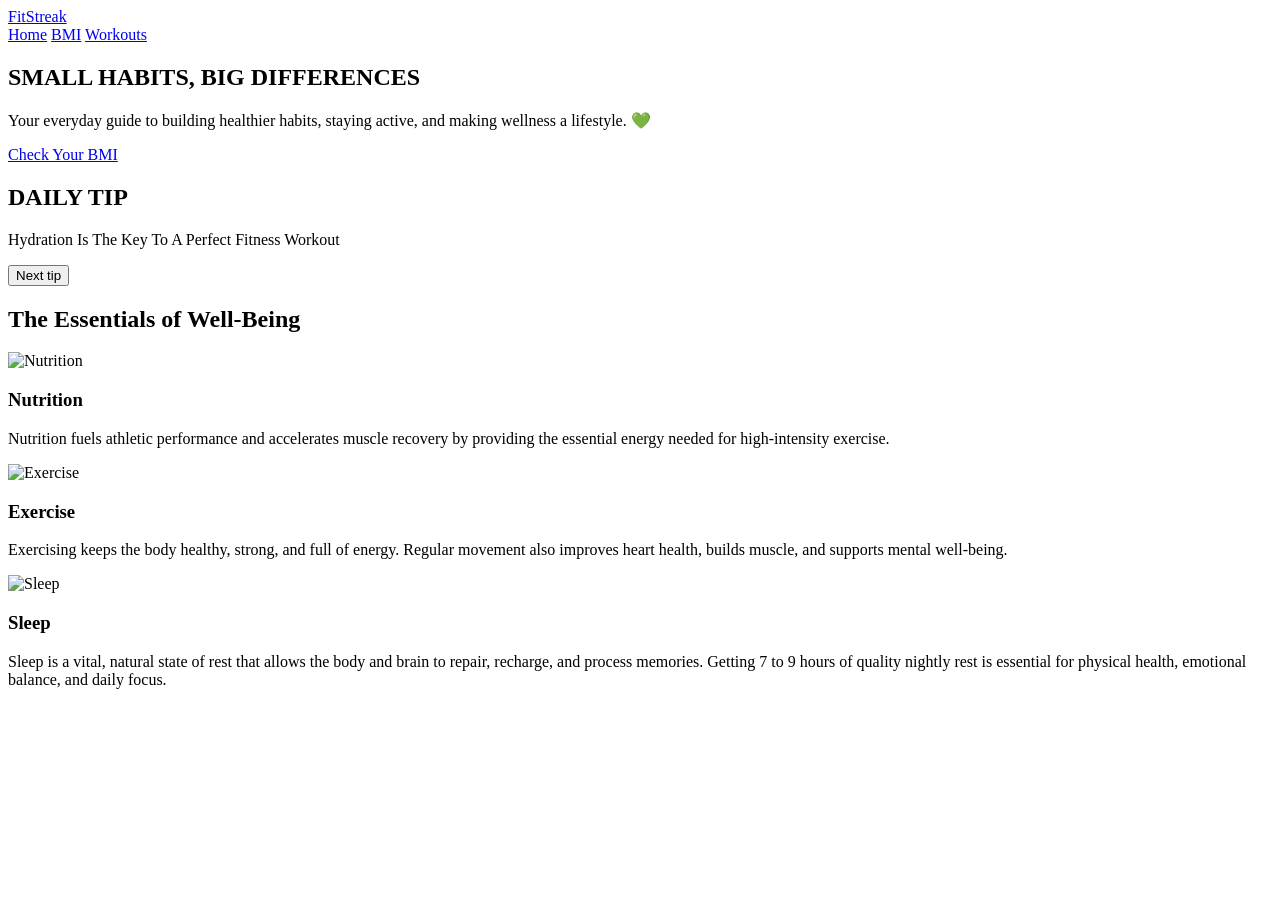
==== index.html @ 13f812bb "Add files via upload" ====
<!DOCTYPE html>
<html lang="en">
<head>
    <meta charset="UTF-8">
    <meta name="viewport" content="width=device-width, initial-scale=1.0">
    <title>FitStreak | Home</title>
    <link rel="stylesheet" href="style.css">
</head>
<body class="home">
    <header class="fit">
        <a href="index.html" class="logo">FitStreak</a>
        <nav>
            <a href="index.html" class="active">Home</a>
            <a href="bmi.html">BMI</a>
            <a href="workout.html">Workouts</a>
        </nav>
    </header>
 
    <main>
        <section class="hero">
            <h1>SMALL HABITS, BIG DIFFERENCES</h1>
            <p class="des">Your everyday guide to building healthier habits, staying active, and making wellness a lifestyle. 💚</p>
            <a href="bmi.html" class="btn">Check Your BMI</a>
        </section>
 
        <section class="tip-box">
            <h2>DAILY TIP</h2>
            <p class="tip" id="tiptext">Hydration Is The Key To A Perfect Fitness Workout</p>
            <button type="button" class="btn" id="tipbtn">Next tip</button>
        </section>
 
        <section class="essentials">
            <h2>The Essentials of Well-Being</h2>
            <div class="cards">
                <article class="card">
                    <img src="nutrition.jpg" alt="Nutrition">
                    <h3>Nutrition</h3>
                    <p>Nutrition fuels athletic performance and accelerates muscle recovery by
                        providing the essential energy needed for high-intensity exercise.</p>
                </article>
 
                <article class="card">
                    <img src="exercise.jpg" alt="Exercise">
                    <h3>Exercise</h3>
                    <p>Exercising keeps the body healthy, strong, and full of energy. Regular 
                        movement also improves heart health, builds muscle, and supports mental 
                        well-being.</p>
                </article>
 
                <article class="card">
                    <img src="sleep.jpg" alt="Sleep">
                    <h3>Sleep</h3>
                    <p>Sleep is a vital, natural state of rest that allows the body and brain to 
                        repair, recharge, and process memories. Getting 7 to 9 hours of quality 
                        nightly rest is essential for physical health, emotional balance, and
                         daily focus.</p>
                </article>
            </div>
        </section>
    </main>
  
    <script src="home.js"></script>
</body>
</html>
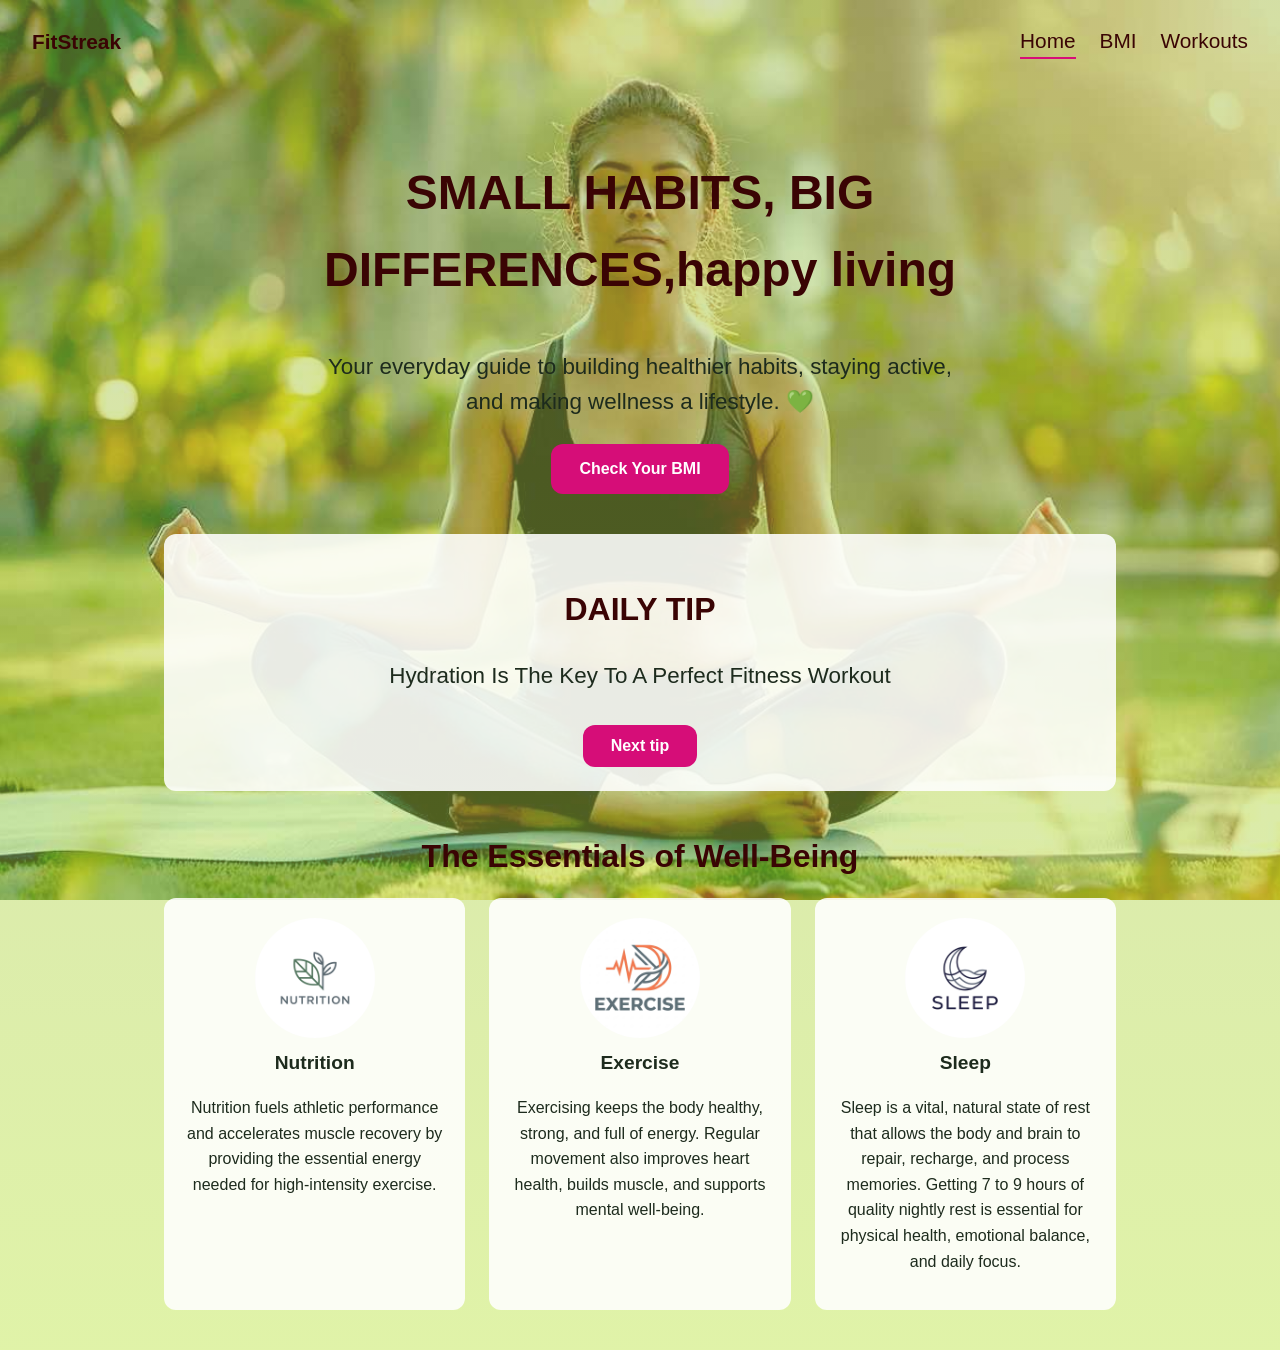
==== commit cb39d2a2: "Update index.html" ====
--- a/index.html
+++ b/index.html
@@ -18,7 +18,7 @@
  
     <main>
         <section class="hero">
-            <h1>SMALL HABITS, BIG DIFFERENCES</h1>
+            <h1>SMALL HABITS, BIG DIFFERENCES,happy living</h1>
             <p class="des">Your everyday guide to building healthier habits, staying active, and making wellness a lifestyle. 💚</p>
             <a href="bmi.html" class="btn">Check Your BMI</a>
         </section>
@@ -61,4 +61,4 @@
   
     <script src="home.js"></script>
 </body>
-</html>+</html>
--- a/style.css
+++ b/style.css
@@ -0,0 +1,407 @@
+h1{
+    color: rgb(58, 4, 4);
+    font-family: 'Trebuchet MS', Arial, sans-serif;
+    text-align: center;
+    font-size: 300%;
+}
+header{
+    font-size: 150%;
+    display: flex;
+    justify-content: space-between;
+    gap: 200px;
+    align-items: center;
+    padding: 2%;
+}
+nav{
+    display: flex;
+    gap: 70px;
+}
+.des{
+    font-size: 150%;
+    font-family: 'Franklin Gothic Medium', Arial, sans-serif;
+}
+h2{
+    color: ghostwhite;
+    text-align: center;
+    font-size: 200%;
+}
+h3{
+    text-align: justify;
+    font-size: 100%;
+}
+.cards img{
+    height: 120px;
+    width: 120px;
+}
+.cards{
+    display: flex;
+    align-items: center;
+}
+.tip{
+    font-size: 150%;
+    text-align: center;
+}
+ 
+button:not(.btn){
+    display: block;
+    margin: 20px auto;
+    width: 30%;
+    height: 100%;
+    font-size: 90%;
+    background-color: rgb(214, 13, 120);
+    color: #efeff6;
+    border: none;
+    cursor: pointer;
+}
+button:not(.btn):hover{
+    background-color: lightcoral;
+}
+fieldset{
+    text-align: center;
+}
+table, th, td{
+    border: 1px solid black;
+    border-collapse: collapse;
+}
+
+:root{
+    --maroon: rgb(58, 4, 4);
+    --pink: rgb(214, 13, 120);
+    --pink-hover: rgb(170, 8, 94);
+    --card-bg: rgba(255, 255, 255, 0.88);
+    --text: #1d2b1d;
+    --radius: 12px;
+}
+ 
+.home{
+    font-family: 'Franklin Gothic Medium', Arial, sans-serif;
+    color: var(--text);
+    line-height: 1.6;
+    background:
+        linear-gradient(rgba(159, 184, 83, 0.45), rgba(186, 228, 62, 0.45)),
+        url("Yoga.jpg") center / cover no-repeat fixed;
+}
+ 
+.home *{
+    box-sizing: border-box;
+}
+ 
+.home main{
+    max-width: 1000px;
+    margin: 0 auto;
+    padding: 0 24px;
+}
+ 
+.home h1{
+    font-size: clamp(2rem, 6vw, 3rem);
+}
+.home h2{
+    color: var(--maroon);
+    font-size: 2rem;
+    margin-bottom: 16px;
+}
+.home h3{
+    font-size: 1.2rem;
+    margin: 10px 0 6px;
+    text-align: center;
+}
+ 
+.home header{
+    font-size: 1.3rem;
+    flex-wrap: wrap;
+    gap: 16px;
+    padding: 16px 24px;
+}
+.home header a{
+    color: var(--maroon);
+    text-decoration: none;
+}
+.logo{
+    font-weight: 700;
+}
+.home nav{
+    gap: 24px;
+}
+.home nav a:hover,
+.home nav a.active{
+    border-bottom: 2px solid var(--pink);
+}
+ 
+.hero{
+    text-align: center;
+    padding-top: 40px;
+}
+.home .des{
+    font-size: 1.4rem;
+    max-width: 650px;
+    margin: 16px auto 24px;
+}
+ 
+.btn{
+    display: inline-block;
+    padding: 12px 28px;
+    font-size: 1rem;
+    font-weight: 700;
+    font-family: inherit;
+    background-color: var(--pink);
+    color: white;
+    border: none;
+    border-radius: var(--radius);
+    text-decoration: none;
+    cursor: pointer;
+    transition: background-color 0.2s;
+}
+.btn:hover{
+    background-color: var(--pink-hover);
+}
+.btn:focus-visible,
+.home nav a:focus-visible{
+    outline: 3px solid var(--maroon);
+    outline-offset: 3px;
+}
+ 
+.hero{
+    margin-bottom: 40px;
+}
+.tip-box{
+    background: var(--card-bg);
+    border-radius: var(--radius);
+    padding: 24px;
+    text-align: center;
+    margin-bottom: 40px;
+}
+.home .tip{
+    font-size: 1.4rem;
+    min-height: 3.2rem;
+    margin-bottom: 16px;
+}
+ 
+.essentials{
+    margin-bottom: 40px;
+}
+.home .cards{
+    display: grid;
+    grid-template-columns: repeat(auto-fit, minmax(240px, 1fr));
+    gap: 24px;
+    align-items: stretch;
+}
+.card{
+    background: var(--card-bg);
+    padding: 20px;
+    border-radius: var(--radius);
+}
+.home .cards img{
+    object-fit: cover;
+    border-radius: 50%;
+    display: block;
+    margin: 0 auto;
+}
+.card p{
+    text-align: center;
+}
+ 
+ /* bmi page*/
+.bmi,.workout{
+    background: linear-gradient(rgb(64, 219, 64), rgb(253, 253, 21)) no-repeat;
+    background-size: cover;
+    background-attachment: fixed;
+    font-family: 'Franklin Gothic Medium', Arial, sans-serif;
+    color: #1d2b1d;
+    line-height: 1.6;
+}
+.bmi *{
+    box-sizing: border-box;
+}
+.bmi header{
+    flex-wrap: wrap;
+    gap: 16px;
+    padding: 16px 24px;
+}
+.bmi header a{
+    color: rgb(58, 4, 4);
+    text-decoration: none;
+}
+.bmi nav{
+    gap: 24px;
+}
+.bmi nav a:hover,
+.bmi nav a.active{
+    border-bottom: 2px solid rgb(214, 13, 120);
+}
+.bmi main{
+    max-width: 560px;
+    margin: 0 auto;
+    padding: 0 24px 24px;
+}
+.bmi h1{
+    font-size: clamp(1.8rem, 6vw, 2.6rem);
+    margin-bottom: 20px;
+}
+.bmi fieldset{
+    background: rgba(255, 255, 255, 0.85);
+    border: 2px solid rgb(58, 4, 4);
+    border-radius: 12px;
+    padding: 20px;
+    margin-bottom: 24px;
+}
+.bmi legend{
+    font-weight: 700;
+    padding: 0 8px;
+}
+.bmi input{
+    padding: 8px 10px;
+    font-size: 1rem;
+    border: 1px solid #555;
+    border-radius: 6px;
+    width: 100%;
+    max-width: 260px;
+}
+.bmi .error{
+    color: #b00020;
+    font-weight: 700;
+    min-height: 1.6rem;
+    margin-top: 10px;
+}
+.bmi button{
+    border-radius: 12px;
+    padding: 10px;
+    color: white;
+    font-weight: 700;
+    width: 50%;
+    min-width: 140px;
+}
+.bmi button:hover{
+    background-color: rgb(170, 8, 94);
+}
+.bmi table{
+    margin: 0 auto;
+    width: 100%;
+}
+.bmi th,
+.bmi td{
+    padding: 8px 12px;
+    text-align: left;
+}
+.bmi tbody tr.current{
+    background: rgba(214, 13, 120, 0.2);
+    font-weight: 700;
+}
+.bmi .category{
+    display: inline-block;
+    padding: 6px 18px;
+    border-radius: 999px;
+    font-weight: 700;
+}
+.bmi .category.under{ background: #cfe8ff; }
+.bmi .category.normal{ background: #c8f2c8; }
+.bmi .category.over{ background: #ffe9a8; }
+.bmi .category.obese{ background: #ffc9c9; }
+.bmi .note{
+    text-align: center;
+}
+/* Workout page */
+.workout *{
+    box-sizing: border-box;
+}
+.workout header{
+    flex-wrap: wrap;
+    gap: 16px;
+    padding: 16px 24px;
+}
+.workout header a{
+    color: rgb(58, 4, 4);
+    text-decoration: none;
+}
+.workout nav{
+    gap: 24px;
+}
+.workout nav a:hover,
+.workout nav a.active{
+    border-bottom: 2px solid rgb(214, 13, 120);
+}
+.workout main{
+    max-width: 800px;
+    margin: 0 auto;
+    padding: 0 24px 32px;
+}
+.workout h1{
+    font-size: clamp(1.8rem, 6vw, 2.6rem);
+    margin-bottom: 20px;
+}
+ 
+.workout .tabs{
+    display: flex;
+    flex-wrap: wrap;
+    justify-content: center;
+    gap: 12px;
+    margin-bottom: 20px;
+}
+.workout .tabs button{
+    display: inline-block;
+    width: auto;
+    min-width: 150px;
+    margin: 0;
+    padding: 10px 20px;
+    border-radius: 12px;
+    color: white;
+    font-weight: 700;
+}
+.workout .tabs button:hover{
+    background-color: rgb(170, 8, 94);
+}
+.workout .tabs button.active{
+    background-color: rgb(58, 4, 4);
+}
+ 
+.workout .table-wrap{
+    overflow-x: auto;
+    background: rgba(255, 255, 255, 0.88);
+    border-radius: 12px;
+    padding: 12px;
+}
+.workout table{
+    width: 100%;
+}
+.workout th,
+.workout td{
+    padding: 10px 14px;
+    text-align: left;
+}
+.workout th{
+    background: rgb(58, 4, 4);
+    color: white;
+}
+.workout tbody tr:nth-child(even){
+    background: rgba(159, 184, 83, 0.25);
+}
+.workout #leveltip{
+    margin-top: 20px;
+    text-align: center;
+    font-weight: 700;
+}
+.workout .gallery-title{
+    color: rgb(58, 4, 4);
+    font-size: 1.8rem;
+    margin: 32px 0 16px;
+}
+.workout .gallery{
+    display: grid;
+    grid-template-columns: repeat(auto-fill, minmax(180px, 1fr));
+    gap: 16px;
+}
+.workout .gallery figure{
+    background: rgba(255, 255, 255, 0.88);
+    border-radius: 12px;
+    overflow: hidden;
+}
+.workout .gallery img{
+    display: block;
+    width: 100%;
+    height: auto
+}
+.workout .gallery figcaption{
+    padding: 8px;
+    text-align: center;
+    font-weight: 700;
+    font-size: 0.9rem;
+}
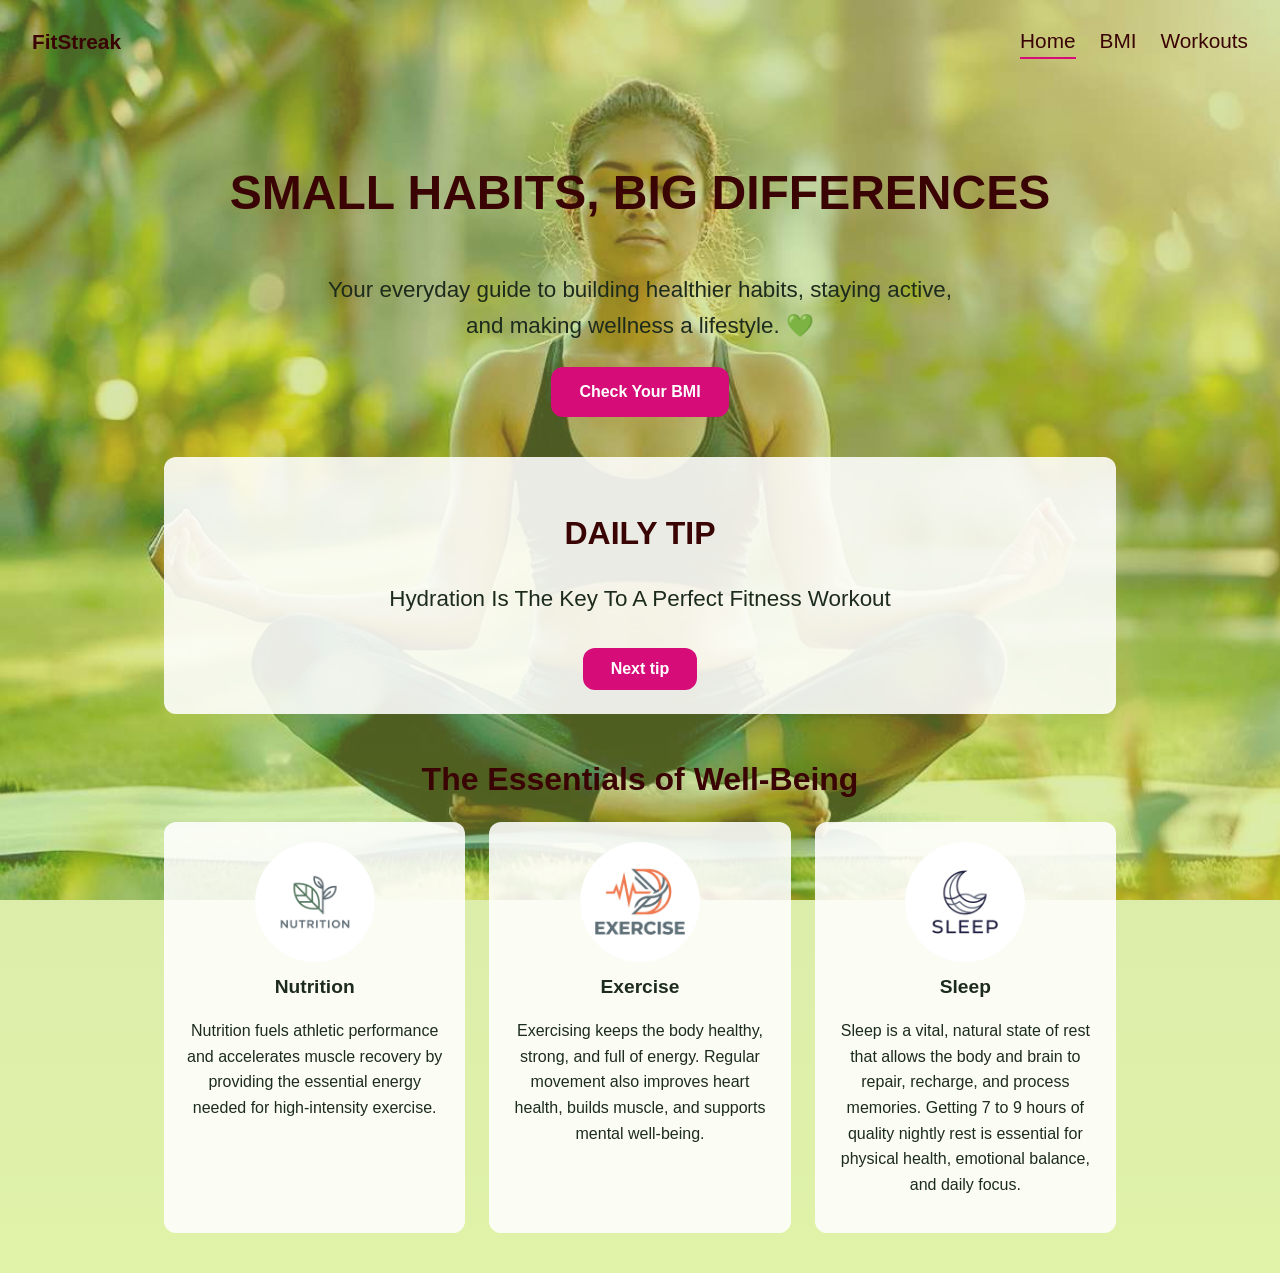
==== commit 543de306: "Update index.html" ====
--- a/index.html
+++ b/index.html
@@ -18,7 +18,7 @@
  
     <main>
         <section class="hero">
-            <h1>SMALL HABITS, BIG DIFFERENCES,happy living</h1>
+            <h1>SMALL HABITS, BIG DIFFERENCES</h1>
             <p class="des">Your everyday guide to building healthier habits, staying active, and making wellness a lifestyle. 💚</p>
             <a href="bmi.html" class="btn">Check Your BMI</a>
         </section>
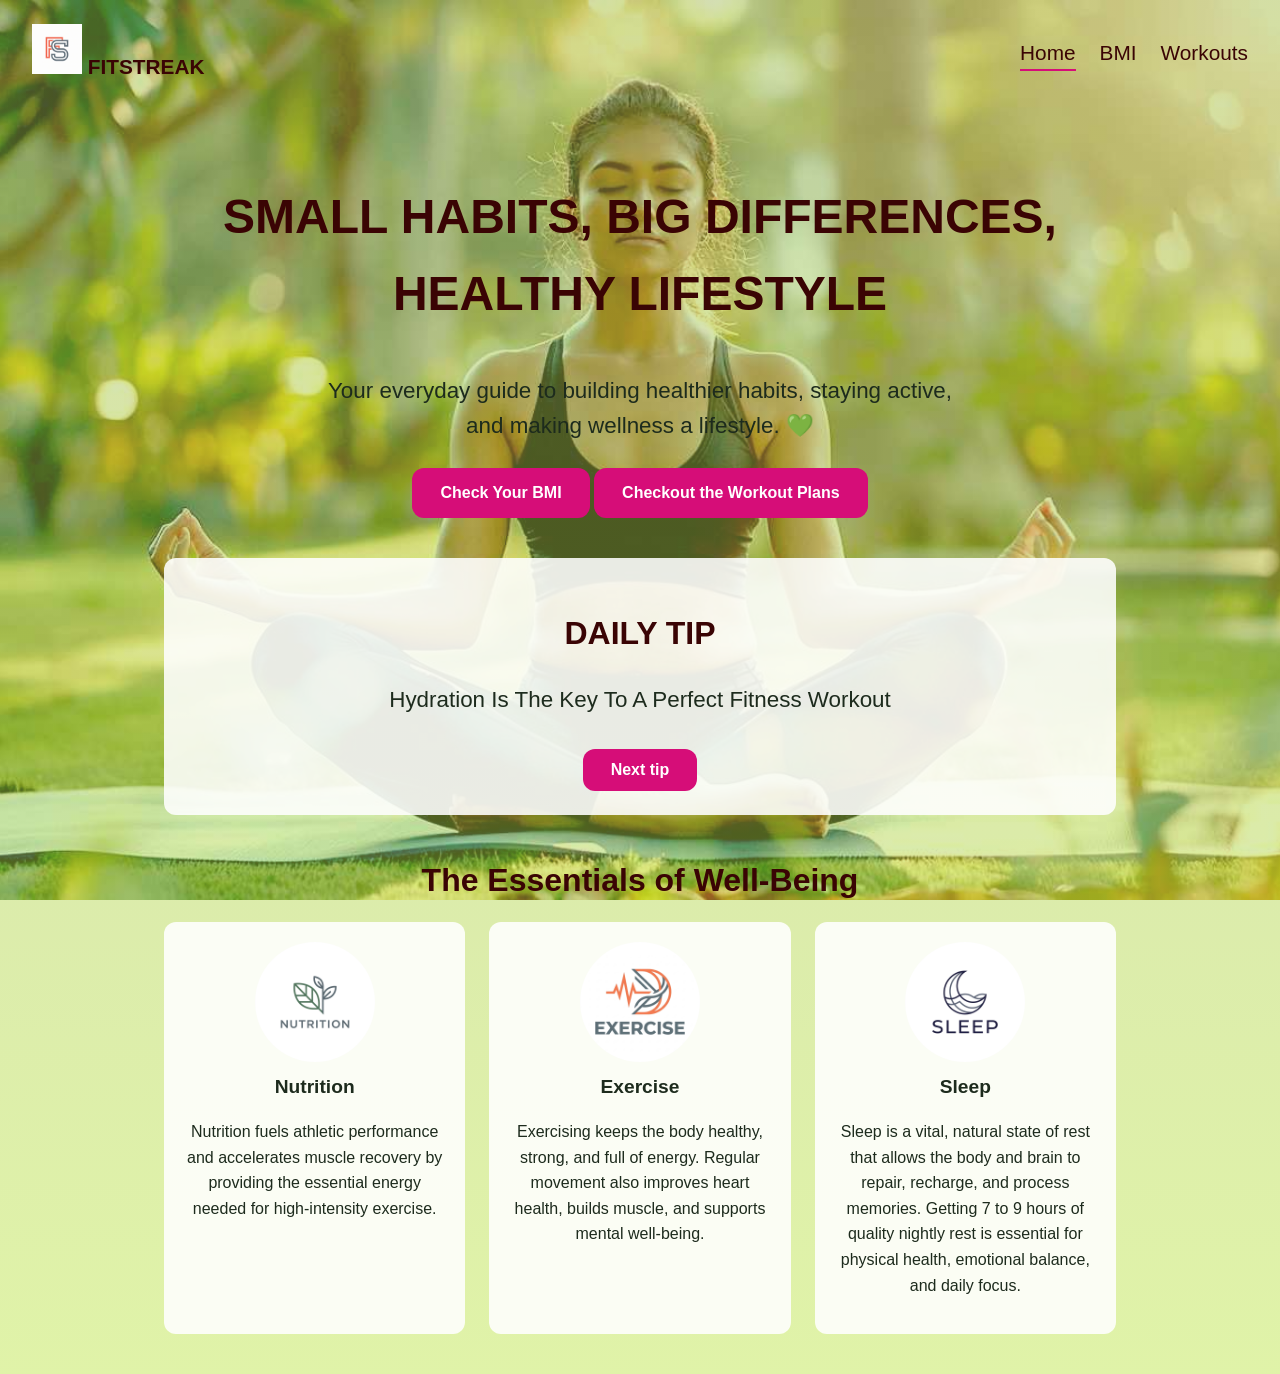
==== commit 5d3c14c6: "Update index.html" ====
--- a/index.html
+++ b/index.html
@@ -4,11 +4,15 @@
     <meta charset="UTF-8">
     <meta name="viewport" content="width=device-width, initial-scale=1.0">
     <title>FitStreak | Home</title>
+    <link rel="shortcut icon" href="logo.png" type="image/x-icon">
     <link rel="stylesheet" href="style.css">
 </head>
 <body class="home">
     <header class="fit">
-        <a href="index.html" class="logo">FitStreak</a>
+        <a href="index.html" class="logo">
+            <img src="logo.png" alt="logo" height="50px" width="50px">
+            <span>FITSTREAK</span>
+        </a>
         <nav>
             <a href="index.html" class="active">Home</a>
             <a href="bmi.html">BMI</a>
@@ -18,9 +22,10 @@
  
     <main>
         <section class="hero">
-            <h1>SMALL HABITS, BIG DIFFERENCES</h1>
+            <h1>SMALL HABITS, BIG DIFFERENCES, HEALTHY LIFESTYLE</h1>
             <p class="des">Your everyday guide to building healthier habits, staying active, and making wellness a lifestyle. 💚</p>
             <a href="bmi.html" class="btn">Check Your BMI</a>
+            <a href="workout.html" class="btn">Checkout the Workout Plans</a>
         </section>
  
         <section class="tip-box">
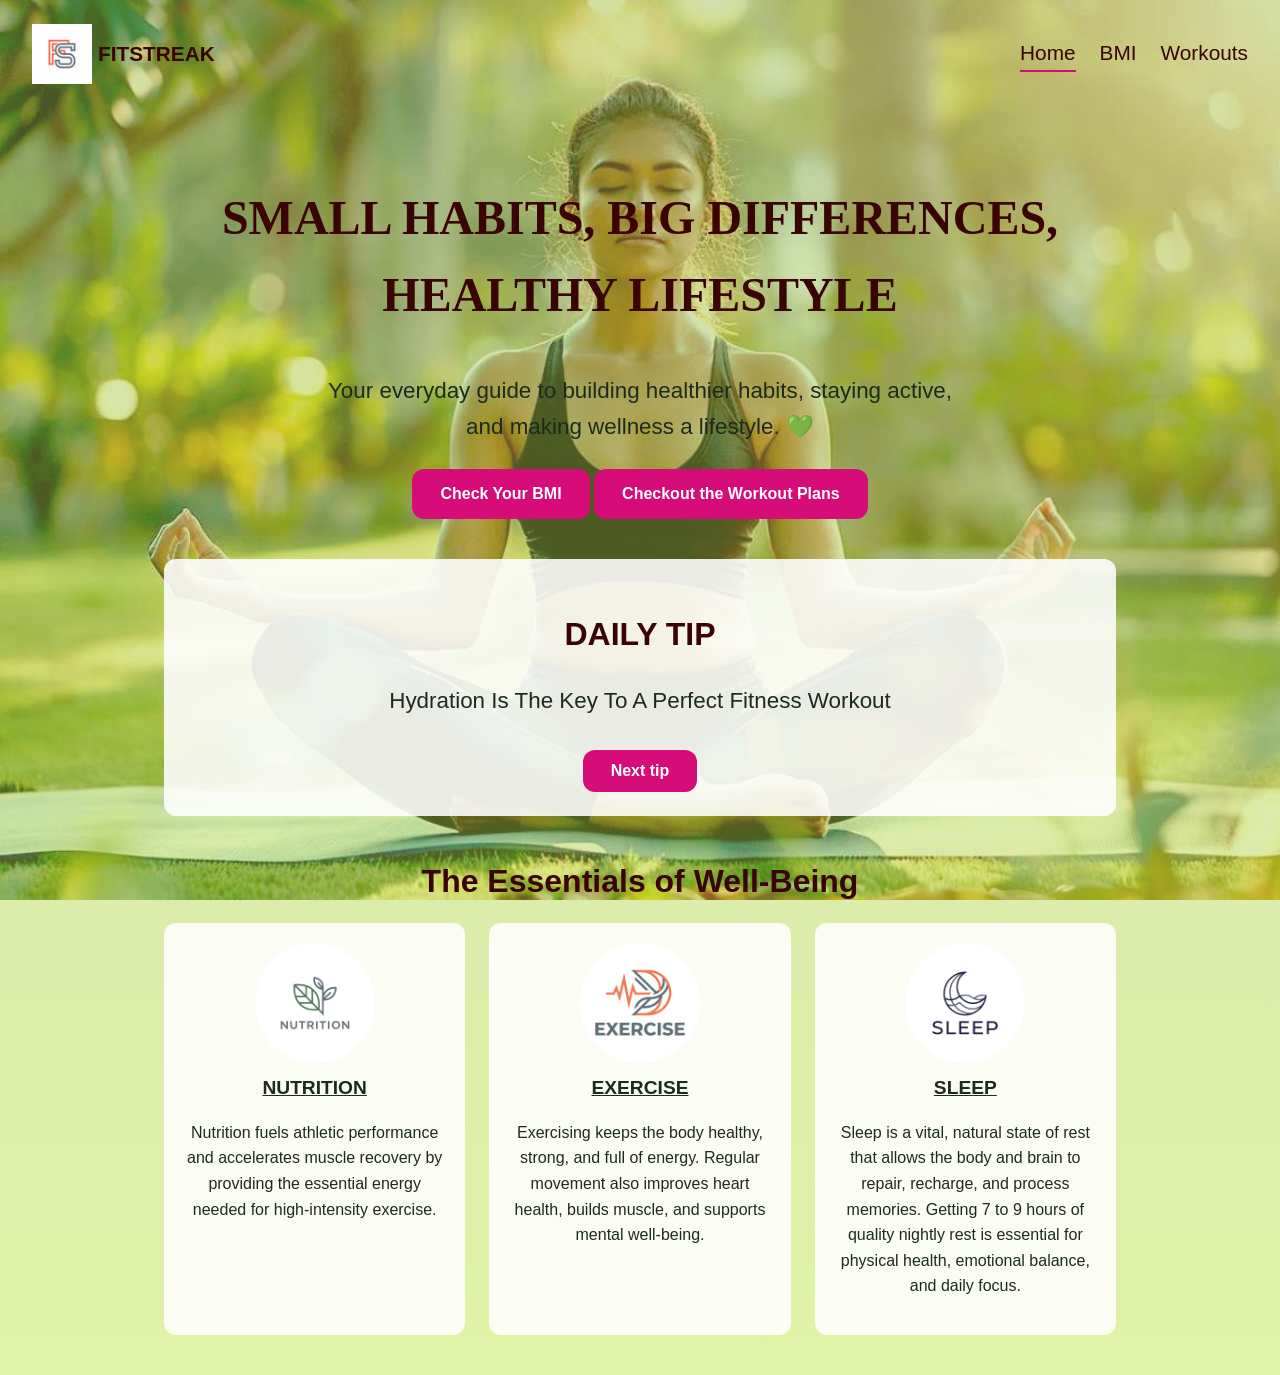
==== commit 69ca123d: "Update index.html" ====
--- a/index.html
+++ b/index.html
@@ -4,13 +4,13 @@
     <meta charset="UTF-8">
     <meta name="viewport" content="width=device-width, initial-scale=1.0">
     <title>FitStreak | Home</title>
-    <link rel="shortcut icon" href="logo.png" type="image/x-icon">
+    <link rel="shortcut icon" href="logo.png" type="image/png">
     <link rel="stylesheet" href="style.css">
 </head>
 <body class="home">
     <header class="fit">
         <a href="index.html" class="logo">
-            <img src="logo.png" alt="logo" height="50px" width="50px">
+            <img src="logo.png" alt=" Fitstreak logo" height="60" width="60">
             <span>FITSTREAK</span>
         </a>
         <nav>
@@ -39,14 +39,14 @@
             <div class="cards">
                 <article class="card">
                     <img src="nutrition.jpg" alt="Nutrition">
-                    <h3>Nutrition</h3>
+                    <h3><u>NUTRITION</u></h3>
                     <p>Nutrition fuels athletic performance and accelerates muscle recovery by
                         providing the essential energy needed for high-intensity exercise.</p>
                 </article>
  
                 <article class="card">
                     <img src="exercise.jpg" alt="Exercise">
-                    <h3>Exercise</h3>
+                    <h3><u>EXERCISE</u></h3>
                     <p>Exercising keeps the body healthy, strong, and full of energy. Regular 
                         movement also improves heart health, builds muscle, and supports mental 
                         well-being.</p>
@@ -54,7 +54,7 @@
  
                 <article class="card">
                     <img src="sleep.jpg" alt="Sleep">
-                    <h3>Sleep</h3>
+                    <h3><u>SLEEP</u></h3>
                     <p>Sleep is a vital, natural state of rest that allows the body and brain to 
                         repair, recharge, and process memories. Getting 7 to 9 hours of quality 
                         nightly rest is essential for physical health, emotional balance, and
--- a/style.css
+++ b/style.css
@@ -1,6 +1,6 @@
 h1{
     color: rgb(58, 4, 4);
-    font-family: 'Trebuchet MS', Arial, sans-serif;
+    font-family:Georgia, 'Times New Roman', Times, serif;
     text-align: center;
     font-size: 300%;
 }
@@ -12,6 +12,11 @@
     align-items: center;
     padding: 2%;
 }
+.logo{
+    display: flex;
+    align-items: center;
+    gap: 6px;
+}
 nav{
     display: flex;
     gap: 70px;
@@ -24,6 +29,7 @@
     color: ghostwhite;
     text-align: center;
     font-size: 200%;
+    font-family:'Gill Sans', 'Gill Sans MT', Calibri, 'Trebuchet MS', sans-serif;
 }
 h3{
     text-align: justify;
@@ -36,12 +42,24 @@
 .cards{
     display: flex;
     align-items: center;
+    transition: transform 0.2s, box-shadow 0.2s;
+}
+.cards:hover{
+    transform: translateY(-8px);
+    box-shadow: 0px 6px 14px rgba(0,0,0,0.15);
 }
 .tip{
     font-size: 150%;
     text-align: center;
-}
- 
+    transition: opacity 0.3s,transform 0.3s;
+}
+.home .tip.fade-out{
+    opacity: 0;
+    transform: translateY(8px);
+}
+@media (prefers-reduced-motion: reduce){
+    .home .tip{ transition: none; }
+}
 button:not(.btn){
     display: block;
     margin: 20px auto;
@@ -54,7 +72,7 @@
     cursor: pointer;
 }
 button:not(.btn):hover{
-    background-color: lightcoral;
+    background-color: #c96161ee;
 }
 fieldset{
     text-align: center;
@@ -202,8 +220,10 @@
  
  /* bmi page*/
 .bmi,.workout{
-    background: linear-gradient(rgb(64, 219, 64), rgb(253, 253, 21)) no-repeat;
-    background-size: cover;
+    background:radial-gradient(circle at 15% 20%, rgba(255, 255, 255, 0.03) 0, rgba(255, 255, 255, 0) 22%),
+        radial-gradient(circle at 85% 70%, rgba(214, 13, 120, 0.10) 0, rgba(214, 13, 120, 0) 25%),
+        radial-gradient(rgba(58, 4, 4, 0.06) 1.5px, transparent 1.5px),linear-gradient(#cfe8b8d7, #f1f6c4e9);
+    background-size: auto, auto, 22px 22px, auto;
     background-attachment: fixed;
     font-family: 'Franklin Gothic Medium', Arial, sans-serif;
     color: #1d2b1d;
@@ -239,10 +259,11 @@
 }
 .bmi fieldset{
     background: rgba(255, 255, 255, 0.85);
-    border: 2px solid rgb(58, 4, 4);
+    border: 2px solid rgba(21, 4, 4, 0.838);
     border-radius: 12px;
     padding: 20px;
     margin-bottom: 24px;
+    box-shadow: 0px 8px 16px rgba(0,0,0,0.4);
 }
 .bmi legend{
     font-weight: 700;
